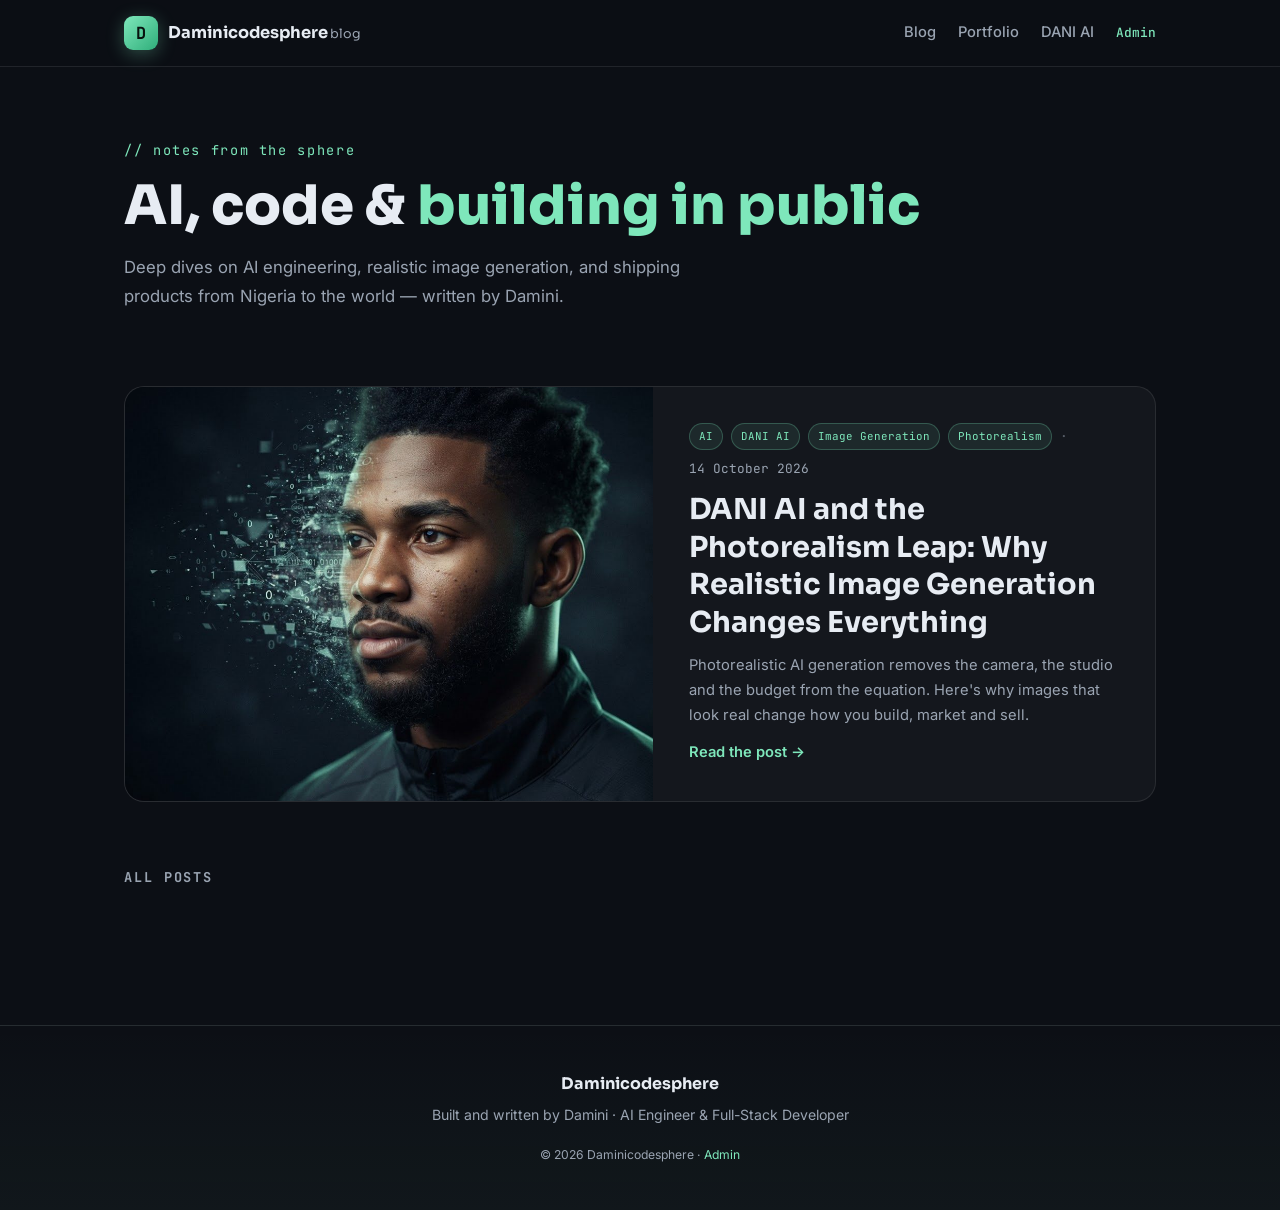
==== index.html @ 65a6ff4f "Daminicodesphere blog — static blog + GitHub-powered admin panel - blog home with featured post + gr" ====
<!DOCTYPE html>
<html lang="en">
<head>
  <meta charset="UTF-8" />
  <meta name="viewport" content="width=device-width, initial-scale=1.0" />
  <title>Daminicodesphere Blog — AI, code & building in public</title>
  <meta name="description" content="Damini writes about AI engineering, photorealistic image generation with DANI AI, and building software products from Nigeria to the world." />
  <meta property="og:title" content="Daminicodesphere Blog" />
  <meta property="og:description" content="AI, code and building in public — by Damini." />
  <meta property="og:type" content="website" />
  <meta name="theme-color" content="#0C0F15" />
  <link rel="icon" href="data:image/svg+xml,%3Csvg xmlns='http://www.w3.org/2000/svg' viewBox='0 0 64 64'%3E%3Crect width='64' height='64' rx='14' fill='%230C0F15'/%3E%3Ctext x='32' y='42' font-size='30' font-family='monospace' font-weight='bold' text-anchor='middle' fill='%237EE7BB'%3ED%3C/text%3E%3C/svg%3E" />
  <link rel="preconnect" href="https://fonts.googleapis.com" />
  <link rel="preconnect" href="https://fonts.gstatic.com" crossorigin />
  <link href="https://fonts.googleapis.com/css2?family=Sora:wght@600;700;800&family=Inter:wght@400;500;600&family=JetBrains+Mono:wght@400;500&display=swap" rel="stylesheet" />
  <link rel="stylesheet" href="css/style.css" />
</head>
<body>

  <header class="site-head">
    <div class="wrap head-inner">
      <a class="brand" href="./">
        <span class="brand-mark">D</span>
        <span>Daminicodesphere<em>blog</em></span>
      </a>
      <nav class="head-nav">
        <a href="./">Blog</a>
        <a href="https://daminicodesphere.org" target="_blank" rel="noopener">Portfolio</a>
        <a href="https://dani.daminicodesphere.org" target="_blank" rel="noopener">DANI AI</a>
        <a class="admin-link" href="admin.html">Admin</a>
      </nav>
    </div>
  </header>

  <main class="wrap">

    <section class="blog-hero">
      <p class="kicker">// notes from the sphere</p>
      <h1>AI, code &amp; <span class="accent">building in public</span></h1>
      <p class="hero-sub">Deep dives on AI engineering, realistic image generation, and shipping products from Nigeria to the world — written by Damini.</p>
    </section>

    <section id="featured" class="featured" hidden>
      <a class="featured-card" id="featuredCard" href="#">
        <div class="featured-cover" id="featuredCover"></div>
        <div class="featured-body">
          <p class="post-meta" id="featuredMeta"></p>
          <h2 id="featuredTitle"></h2>
          <p class="post-excerpt" id="featuredExcerpt"></p>
          <span class="read-more">Read the post →</span>
        </div>
      </a>
    </section>

    <section class="posts-section">
      <h2 class="section-label">All posts</h2>
      <div id="postGrid" class="post-grid">
        <div class="loading-skeleton">
          <div class="sk sk-card"></div><div class="sk sk-card"></div><div class="sk sk-card"></div>
        </div>
      </div>
      <p id="emptyState" class="empty-state" hidden>No posts yet — the first one is coming soon.</p>
    </section>

  </main>

  <footer class="site-foot">
    <div class="wrap">
      <p class="foot-brand">Daminicodesphere</p>
      <p class="foot-note">Built and written by Damini · AI Engineer &amp; Full-Stack Developer</p>
      <p class="foot-copy">© <span id="year">2026</span> Daminicodesphere · <a href="admin.html">Admin</a></p>
    </div>
  </footer>

  <script src="js/config.js"></script>
  <script src="js/blog.js"></script>
  <script>
    document.getElementById("year").textContent = new Date().getFullYear();

    fetch("posts/posts.json", { cache: "no-store" })
      .then(r => { if (!r.ok) throw new Error("no posts.json"); return r.json(); })
      .then(posts => {
        if (!posts.length) {
          document.getElementById("emptyState").hidden = false;
          document.querySelector(".loading-skeleton").remove();
          return;
        }

        // newest first
        posts.sort((a, b) => (b.date || "").localeCompare(a.date || ""));

        // featured = newest
        const f = posts[0];
        const fc = document.getElementById("featured");
        fc.hidden = false;
        const card = document.getElementById("featuredCard");
        card.href = "post.html?slug=" + encodeURIComponent(f.slug);
        document.getElementById("featuredCover").setAttribute("style", coverStyle(f));
        document.getElementById("featuredTitle").textContent = f.title;
        document.getElementById("featuredExcerpt").textContent = f.excerpt || "";
        document.getElementById("featuredMeta").innerHTML =
          (f.tags || []).map(t => '<span class="tag">' + esc(t) + "</span>").join("") +
          '<span class="dot">·</span><span>' + esc(fmtDate(f.date)) + "</span>";

        // grid = the rest
        const grid = document.getElementById("postGrid");
        grid.innerHTML = "";
        posts.slice(1).forEach(p => {
          const a = document.createElement("a");
          a.className = "post-card";
          a.href = "post.html?slug=" + encodeURIComponent(p.slug);
          a.innerHTML =
            '<div class="post-cover" style="' + coverStyle(p) + '"></div>' +
            '<div class="post-body">' +
              '<p class="post-meta"><span>' + esc(fmtDate(p.date)) + '</span></p>' +
              "<h3>" + esc(p.title) + "</h3>" +
              '<p class="post-excerpt">' + esc(p.excerpt || "") + "</p>" +
              '<p class="post-tags">' + (p.tags || []).map(t => '<span class="tag">' + esc(t) + "</span>").join("") + "</p>" +
            "</div>";
          grid.appendChild(a);
        });
      })
      .catch(() => {
        document.getElementById("emptyState").hidden = false;
        const sk = document.querySelector(".loading-skeleton");
        if (sk) sk.remove();
      });
  </script>
</body>
</html>
---- css/style.css ----
/* ============================
   DAMINICODESPHERE BLOG — CSS
   ============================ */

:root {
  --bg: #0C0F15;
  --bg-2: #10141c;
  --card: rgba(255, 255, 255, 0.035);
  --line: rgba(255, 255, 255, 0.09);
  --text: #E7ECF3;
  --muted: #9AA4B2;
  --accent: #7EE7BB;
  --accent-deep: #2fae7a;
  --danger: #ff6b6b;
  --font-head: "Sora", sans-serif;
  --font-body: "Inter", sans-serif;
  --font-mono: "JetBrains Mono", monospace;
}

* { margin: 0; padding: 0; box-sizing: border-box; }
html { scroll-behavior: smooth; }
html, body { overflow-x: clip; }

body {
  background: var(--bg);
  color: var(--text);
  font-family: var(--font-body);
  line-height: 1.7;
  -webkit-font-smoothing: antialiased;
}

::selection { background: var(--accent); color: #08120e; }
a { color: inherit; text-decoration: none; }
.wrap { max-width: 1080px; margin: 0 auto; padding: 0 24px; }

/* ---------- header ---------- */
.site-head {
  position: sticky; top: 0; z-index: 50;
  background: rgba(12, 15, 21, 0.78);
  backdrop-filter: blur(14px);
  border-bottom: 1px solid var(--line);
}
.head-inner {
  display: flex; align-items: center; justify-content: space-between;
  padding-top: 16px; padding-bottom: 16px;
}
.brand {
  display: inline-flex; align-items: center; gap: 10px;
  font-family: var(--font-head); font-weight: 700; font-size: 1.02rem;
}
.brand em {
  font-style: normal; color: var(--muted); font-weight: 400;
  font-size: .78em; margin-left: 2px;
}
.brand-mark {
  width: 34px; height: 34px; border-radius: 9px;
  display: inline-flex; align-items: center; justify-content: center;
  background: linear-gradient(135deg, #7EE7BB, #2fae7a);
  color: #08120e; font-family: var(--font-mono); font-weight: 700; font-size: 1.05rem;
  box-shadow: 0 4px 18px rgba(126, 231, 187, 0.3);
}
.head-nav { display: flex; gap: 22px; align-items: center; }
.head-nav a { color: var(--muted); font-size: .92rem; font-weight: 500; transition: color .2s; }
.head-nav a:hover { color: var(--text); }
.head-nav .admin-link { color: var(--accent); font-family: var(--font-mono); font-size: .8rem; }

/* ---------- hero ---------- */
.blog-hero { padding: 72px 0 30px; }
.kicker {
  font-family: var(--font-mono); color: var(--accent);
  font-size: .85rem; letter-spacing: .12em; margin-bottom: 14px;
}
.blog-hero h1 {
  font-family: var(--font-head); font-weight: 800;
  font-size: clamp(2rem, 5vw, 3.4rem); line-height: 1.12;
}
.accent { color: var(--accent); }
.hero-sub { color: var(--muted); max-width: 560px; margin-top: 16px; font-size: 1.05rem; }

/* ---------- featured ---------- */
.featured { margin-top: 46px; }
.featured-card {
  display: grid; grid-template-columns: 1.05fr 1fr;
  border-radius: 20px; overflow: hidden;
  border: 1px solid var(--line);
  background: var(--card);
  transition: transform .25s ease, border-color .25s ease, box-shadow .25s ease;
}
.featured-card:hover {
  transform: translateY(-4px);
  border-color: rgba(126, 231, 187, 0.4);
  box-shadow: 0 24px 60px rgba(0, 0, 0, 0.45);
}
.featured-cover {
  min-height: 300px;
  background-size: cover; background-position: center;
}
.featured-body { padding: 36px; display: flex; flex-direction: column; gap: 12px; }
.featured-body h2 {
  font-family: var(--font-head); font-size: clamp(1.3rem, 2.6vw, 1.8rem); line-height: 1.3;
}
.read-more { color: var(--accent); font-weight: 600; font-size: .92rem; margin-top: auto; }

/* ---------- posts grid ---------- */
.posts-section { padding: 64px 0 30px; }
.section-label {
  font-family: var(--font-mono); font-size: .85rem;
  color: var(--muted); letter-spacing: .14em; text-transform: uppercase;
  margin-bottom: 26px;
}
.post-grid { display: grid; grid-template-columns: repeat(3, 1fr); gap: 20px; }
.post-card {
  border-radius: 16px; overflow: hidden;
  background: var(--card); border: 1px solid var(--line);
  display: flex; flex-direction: column;
  transition: transform .25s ease, border-color .25s ease, box-shadow .25s ease;
}
.post-card:hover {
  transform: translateY(-5px);
  border-color: rgba(126, 231, 187, 0.35);
  box-shadow: 0 20px 50px rgba(0, 0, 0, 0.4);
}
.post-cover { height: 170px; background-size: cover; background-position: center; }
.post-body { padding: 22px; display: flex; flex-direction: column; gap: 10px; }
.post-body h3 { font-family: var(--font-head); font-size: 1.08rem; line-height: 1.35; }
.post-excerpt { color: var(--muted); font-size: .92rem; }
.post-meta {
  display: flex; align-items: center; gap: 8px; flex-wrap: wrap;
  color: var(--muted); font-size: .8rem; font-family: var(--font-mono);
}
.post-meta .dot { opacity: .5; }
.post-tags { display: flex; gap: 6px; flex-wrap: wrap; margin-top: auto; }
.tag {
  font-family: var(--font-mono); font-size: .68rem;
  color: var(--accent); background: rgba(126, 231, 187, 0.09);
  border: 1px solid rgba(126, 231, 187, 0.25);
  padding: 3px 9px; border-radius: 99px;
}

/* ---------- skeleton / empty ---------- */
.loading-skeleton { display: contents; }
.sk {
  background: linear-gradient(90deg, rgba(255,255,255,.04), rgba(255,255,255,.08), rgba(255,255,255,.04));
  background-size: 200% 100%; animation: sk-shine 1.4s linear infinite;
  border-radius: 16px; height: 320px;
}
@keyframes sk-shine { to { background-position: -200% 0; } }
.empty-state, .loading-inline { color: var(--muted); padding: 40px 0; }

/* ---------- article ---------- */
.back-link {
  display: inline-block; margin: 40px 0 10px;
  color: var(--muted); font-size: .9rem;
}
.back-link:hover { color: var(--accent); }
.article { max-width: 760px; margin: 0 auto; padding-bottom: 40px; }
.tags-row { margin-top: 28px; gap: 8px; }
.article-title {
  font-family: var(--font-head); font-weight: 800;
  font-size: clamp(1.7rem, 4.4vw, 2.7rem); line-height: 1.18;
  margin: 10px 0 14px;
}
.article-cover { margin: 28px 0; border-radius: 16px; overflow: hidden; border: 1px solid var(--line); }
.article-cover img { width: 100%; display: block; }
.article-body { margin-top: 26px; font-size: 1.03rem; }
.article-body p { margin: 18px 0; color: #d6dde6; }
.article-body h1, .article-body h2, .article-body h3, .article-body h4 {
  font-family: var(--font-head); margin: 34px 0 12px; line-height: 1.3;
}
.article-body h1 { font-size: 1.7rem; }
.article-body h2 { font-size: 1.4rem; }
.article-body h3 { font-size: 1.15rem; }
.article-body h4 { font-size: 1rem; }
.article-body a { color: var(--accent); text-decoration: underline; text-underline-offset: 3px; }
.article-body ul, .article-body ol { margin: 18px 0 18px 24px; display: grid; gap: 8px; color: #d6dde6; }
.article-body blockquote {
  border-left: 3px solid var(--accent);
  padding: 8px 0 8px 20px; margin: 24px 0;
  color: var(--muted); font-style: italic;
}
.article-body figure { margin: 24px 0; }
.article-body img { max-width: 100%; border-radius: 12px; }
.article-body hr { border: 0; border-top: 1px solid var(--line); margin: 34px 0; }
.inline-code {
  font-family: var(--font-mono); font-size: .86em;
  background: rgba(126, 231, 187, 0.1); color: var(--accent);
  padding: 2px 7px; border-radius: 6px;
}
.code-block {
  position: relative; margin: 22px 0;
  background: #090c12; border: 1px solid var(--line);
  border-radius: 12px; padding: 18px; overflow-x: auto;
}
.code-lang {
  font-family: var(--font-mono); font-size: .68rem; color: var(--muted);
  letter-spacing: .12em; text-transform: uppercase; margin-bottom: 10px;
}
.code-block code {
  font-family: var(--font-mono); font-size: .85rem; line-height: 1.6;
  color: #c9f5e3; white-space: pre;
}
.article-cta {
  margin-top: 44px; padding: 26px;
  border: 1px solid rgba(126, 231, 187, 0.3); border-radius: 16px;
  background: rgba(126, 231, 187, 0.05);
  display: flex; flex-direction: column; gap: 14px; align-items: flex-start;
}
.article-cta p { font-family: var(--font-head); font-weight: 600; }

/* ---------- buttons ---------- */
.btn-solid, .btn-ghost, .btn-danger {
  display: inline-flex; align-items: center; justify-content: center; gap: 8px;
  font-family: var(--font-body); font-weight: 600; font-size: .95rem;
  padding: 13px 24px; border-radius: 11px; cursor: pointer;
  border: 1px solid transparent; transition: all .2s ease;
}
.btn-sm { padding: 8px 14px; font-size: .84rem; border-radius: 9px; }
.btn-solid {
  background: linear-gradient(135deg, var(--accent), var(--accent-deep));
  color: #08120e; box-shadow: 0 6px 22px rgba(126, 231, 187, 0.25);
}
.btn-solid:hover { transform: translateY(-2px); box-shadow: 0 10px 30px rgba(126, 231, 187, 0.35); }
.btn-solid:disabled { opacity: .6; cursor: wait; transform: none; }
.btn-ghost { background: var(--card); border-color: var(--line); color: var(--text); }
.btn-ghost:hover { background: rgba(255,255,255,0.08); transform: translateY(-1px); }
.btn-danger { background: rgba(255, 107, 107, 0.12); border-color: rgba(255, 107, 107, 0.4); color: var(--danger); }
.btn-danger:hover { background: rgba(255, 107, 107, 0.2); }

/* ---------- footer ---------- */
.site-foot {
  margin-top: 80px; border-top: 1px solid var(--line);
  padding: 44px 0; text-align: center;
  background: linear-gradient(180deg, transparent, rgba(126, 231, 187, 0.04));
}
.foot-brand { font-family: var(--font-head); font-weight: 700; }
.foot-note { color: var(--muted); font-size: .88rem; margin-top: 6px; }
.foot-copy { color: var(--muted); font-size: .76rem; margin-top: 18px; }
.foot-copy a { color: var(--accent); }

/* ============ ADMIN ============ */
.gate { display: flex; justify-content: center; padding: 90px 0; }
.gate-card, .token-card {
  width: min(460px, 100%);
  background: var(--card); border: 1px solid var(--line);
  border-radius: 18px; padding: 36px;
}
.gate-card h1 { font-family: var(--font-head); font-size: 1.5rem; margin-bottom: 8px; }
.gate-card p, .token-card p { color: var(--muted); font-size: .92rem; margin-bottom: 18px; }
.gate-hint { font-size: .78rem !important; color: var(--muted); margin-top: 16px !important; }
.gate-hint code { font-family: var(--font-mono); color: var(--accent); }

.gate-card input, .token-card input, .editor-fields input, .editor-fields textarea {
  width: 100%; padding: 12px 14px; margin-bottom: 14px;
  background: #090c12; border: 1px solid var(--line); border-radius: 10px;
  color: var(--text); font-family: var(--font-body); font-size: .95rem;
  transition: border-color .2s;
}
.gate-card input:focus, .token-card input:focus, .editor-fields input:focus, .editor-fields textarea:focus {
  outline: none; border-color: rgba(126, 231, 187, 0.5);
}

.token-setup { display: flex; justify-content: center; padding: 60px 0; }
.token-note {
  font-size: .8rem !important;
  border-left: 3px solid var(--accent); padding-left: 14px;
}
.token-actions { display: flex; align-items: center; gap: 14px; }
.token-actions .btn-solid { margin-bottom: 14px; }
.token-status { font-size: .85rem; color: var(--accent); }

.manager-head {
  display: flex; justify-content: space-between; align-items: center;
  padding: 40px 0 20px;
}
.manager-head h1 { font-family: var(--font-head); font-size: 1.7rem; }
.post-list { display: grid; gap: 12px; padding-bottom: 60px; }
.post-row {
  display: flex; justify-content: space-between; align-items: center; gap: 14px;
  background: var(--card); border: 1px solid var(--line);
  border-radius: 13px; padding: 16px 20px;
}
.post-row strong { display: block; font-family: var(--font-head); font-size: .98rem; }
.post-row span { color: var(--muted); font-size: .8rem; font-family: var(--font-mono); }
.row-actions { display: flex; gap: 8px; flex-shrink: 0; }

.editor-head {
  display: flex; justify-content: space-between; align-items: center;
  padding: 30px 0 20px; gap: 12px; flex-wrap: wrap;
}
.editor-actions { display: flex; gap: 10px; }

.editor-grid { display: grid; grid-template-columns: 1.2fr .8fr; gap: 26px; padding-bottom: 60px; }
.editor-fields label { display: block; font-size: .82rem; font-weight: 600; color: var(--muted); margin-bottom: 14px; }
.editor-fields label em { font-style: normal; opacity: .6; font-weight: 400; }
.field-row { display: grid; grid-template-columns: 1fr 1fr; gap: 14px; }

.md-toolbar {
  display: flex; gap: 6px; flex-wrap: wrap;
  margin-bottom: 10px;
}
.md-toolbar button {
  background: var(--card); border: 1px solid var(--line);
  color: var(--muted); border-radius: 8px;
  min-width: 34px; height: 32px; padding: 0 8px;
  font-family: var(--font-mono); font-size: .78rem; cursor: pointer;
  transition: all .15s;
}
.md-toolbar button:hover { color: var(--accent); border-color: rgba(126, 231, 187, 0.4); }

.editor-preview { position: sticky; top: 90px; align-self: start; }
.preview-label {
  font-family: var(--font-mono); font-size: .72rem; color: var(--muted);
  letter-spacing: .14em; text-transform: uppercase; margin-bottom: 10px;
}
.preview-pane {
  background: var(--card); border: 1px solid var(--line);
  border-radius: 14px; padding: 24px; min-height: 300px; max-height: 70vh;
  overflow-y: auto;
}
.preview-pane.fullscreen {
  position: fixed; inset: 20px; z-index: 200; max-height: none;
  overflow-y: auto;
}

/* toast */
.toast {
  position: fixed; left: 50%; bottom: 28px; z-index: 300;
  transform: translate(-50%, 90px);
  background: linear-gradient(135deg, var(--accent), var(--accent-deep));
  color: #08120e; font-weight: 700; font-size: .9rem;
  padding: 12px 22px; border-radius: 12px;
  box-shadow: 0 14px 40px rgba(126, 231, 187, 0.35);
  opacity: 0; pointer-events: none;
  transition: transform .35s cubic-bezier(.2,.9,.3,1.3), opacity .3s;
}
.toast.show { transform: translate(-50%, 0); opacity: 1; }
.toast.bad { background: linear-gradient(135deg, #ff8a8a, #e05555); color: #2a0808; }

/* ---------- responsive ---------- */
@media (max-width: 900px) {
  .post-grid { grid-template-columns: repeat(2, 1fr); }
  .editor-grid { grid-template-columns: 1fr; }
  .editor-preview { position: static; }
  .featured-card { grid-template-columns: 1fr; }
  .featured-cover { min-height: 220px; }
}
@media (max-width: 620px) {
  .head-nav a:not(.admin-link) { display: none; }
  .post-grid { grid-template-columns: 1fr; }
  .post-row { flex-direction: column; align-items: flex-start; }
  .field-row { grid-template-columns: 1fr; }
}
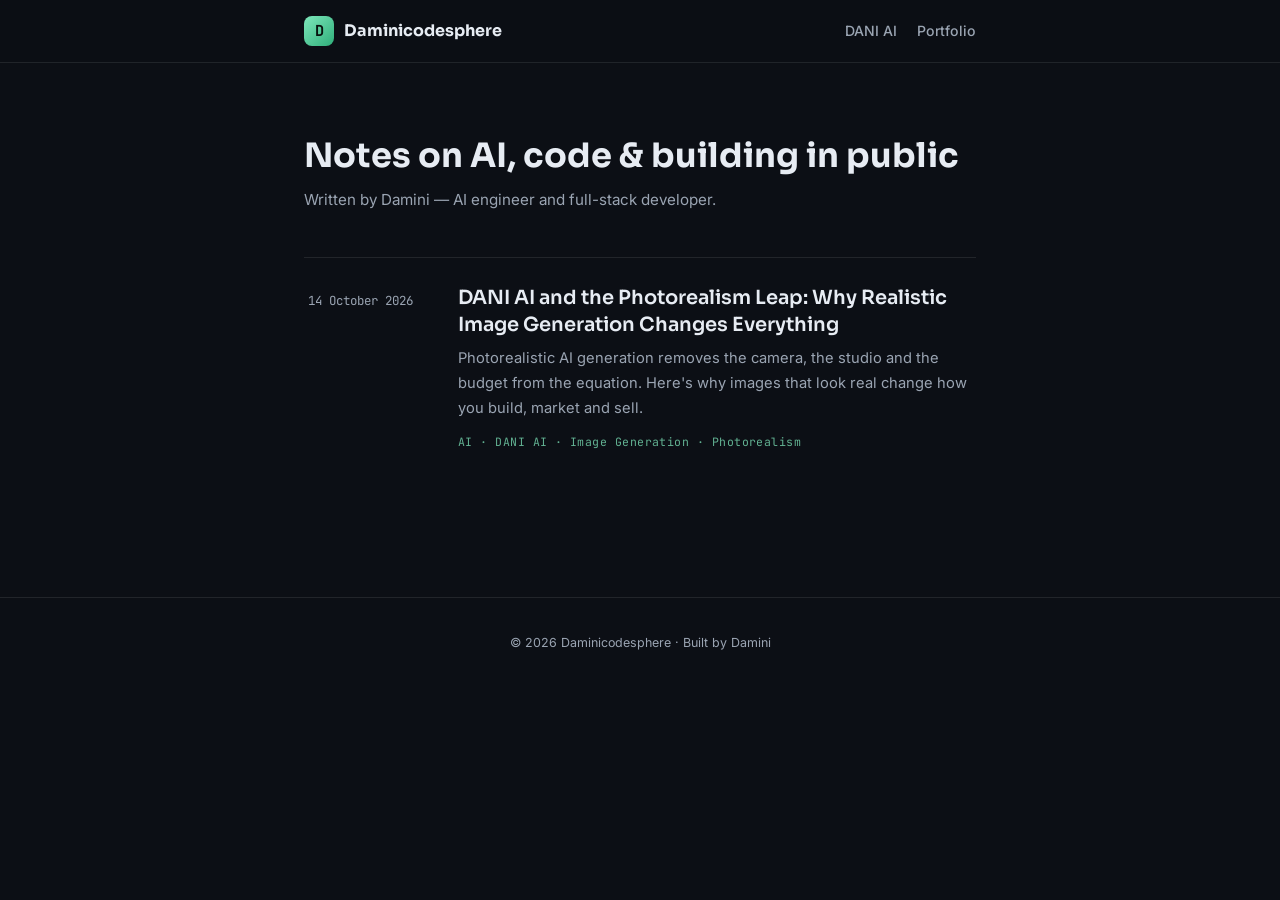
==== commit 1d7b407f: "Write-up blog redesign + hidden admin at /admin + vercel.json - homepage is a proper editorial list " ====
--- a/index.html
+++ b/index.html
@@ -3,10 +3,10 @@
 <head>
   <meta charset="UTF-8" />
   <meta name="viewport" content="width=device-width, initial-scale=1.0" />
-  <title>Daminicodesphere Blog — AI, code & building in public</title>
-  <meta name="description" content="Damini writes about AI engineering, photorealistic image generation with DANI AI, and building software products from Nigeria to the world." />
-  <meta property="og:title" content="Daminicodesphere Blog" />
-  <meta property="og:description" content="AI, code and building in public — by Damini." />
+  <title>Daminicodesphere — Blog</title>
+  <meta name="description" content="Notes on AI, code and building in public — written by Damini, AI engineer and full-stack developer." />
+  <meta property="og:title" content="Daminicodesphere — Blog" />
+  <meta property="og:description" content="Notes on AI, code and building in public — by Damini." />
   <meta property="og:type" content="website" />
   <meta name="theme-color" content="#0C0F15" />
   <link rel="icon" href="data:image/svg+xml,%3Csvg xmlns='http://www.w3.org/2000/svg' viewBox='0 0 64 64'%3E%3Crect width='64' height='64' rx='14' fill='%230C0F15'/%3E%3Ctext x='32' y='42' font-size='30' font-family='monospace' font-weight='bold' text-anchor='middle' fill='%237EE7BB'%3ED%3C/text%3E%3C/svg%3E" />
@@ -21,109 +21,70 @@
     <div class="wrap head-inner">
       <a class="brand" href="./">
         <span class="brand-mark">D</span>
-        <span>Daminicodesphere<em>blog</em></span>
+        <span>Daminicodesphere</span>
       </a>
       <nav class="head-nav">
-        <a href="./">Blog</a>
+        <a href="https://dani.daminicodesphere.org" target="_blank" rel="noopener">DANI AI</a>
         <a href="https://daminicodesphere.org" target="_blank" rel="noopener">Portfolio</a>
-        <a href="https://dani.daminicodesphere.org" target="_blank" rel="noopener">DANI AI</a>
-        <a class="admin-link" href="admin.html">Admin</a>
       </nav>
     </div>
   </header>
 
   <main class="wrap">
 
-    <section class="blog-hero">
-      <p class="kicker">// notes from the sphere</p>
-      <h1>AI, code &amp; <span class="accent">building in public</span></h1>
-      <p class="hero-sub">Deep dives on AI engineering, realistic image generation, and shipping products from Nigeria to the world — written by Damini.</p>
+    <section class="blog-intro">
+      <h1>Notes on AI, code &amp; building in public</h1>
+      <p>Written by Damini — AI engineer and full-stack developer.</p>
     </section>
 
-    <section id="featured" class="featured" hidden>
-      <a class="featured-card" id="featuredCard" href="#">
-        <div class="featured-cover" id="featuredCover"></div>
-        <div class="featured-body">
-          <p class="post-meta" id="featuredMeta"></p>
-          <h2 id="featuredTitle"></h2>
-          <p class="post-excerpt" id="featuredExcerpt"></p>
-          <span class="read-more">Read the post →</span>
-        </div>
-      </a>
-    </section>
-
-    <section class="posts-section">
-      <h2 class="section-label">All posts</h2>
-      <div id="postGrid" class="post-grid">
-        <div class="loading-skeleton">
-          <div class="sk sk-card"></div><div class="sk sk-card"></div><div class="sk sk-card"></div>
-        </div>
+    <section class="post-list">
+      <div id="postList">
+        <p class="loading-inline">Loading…</p>
       </div>
-      <p id="emptyState" class="empty-state" hidden>No posts yet — the first one is coming soon.</p>
+      <p id="emptyState" class="empty-state" hidden>Nothing published yet.</p>
     </section>
 
   </main>
 
   <footer class="site-foot">
     <div class="wrap">
-      <p class="foot-brand">Daminicodesphere</p>
-      <p class="foot-note">Built and written by Damini · AI Engineer &amp; Full-Stack Developer</p>
-      <p class="foot-copy">© <span id="year">2026</span> Daminicodesphere · <a href="admin.html">Admin</a></p>
+      <p class="foot-copy">© <span id="year">2026</span> Daminicodesphere · Built by Damini</p>
     </div>
   </footer>
 
-  <script src="js/config.js"></script>
   <script src="js/blog.js"></script>
   <script>
     document.getElementById("year").textContent = new Date().getFullYear();
 
     fetch("posts/posts.json", { cache: "no-store" })
-      .then(r => { if (!r.ok) throw new Error("no posts.json"); return r.json(); })
+      .then(r => { if (!r.ok) throw new Error(); return r.json(); })
       .then(posts => {
+        const list = document.getElementById("postList");
+        list.innerHTML = "";
         if (!posts.length) {
           document.getElementById("emptyState").hidden = false;
-          document.querySelector(".loading-skeleton").remove();
           return;
         }
-
-        // newest first
         posts.sort((a, b) => (b.date || "").localeCompare(a.date || ""));
-
-        // featured = newest
-        const f = posts[0];
-        const fc = document.getElementById("featured");
-        fc.hidden = false;
-        const card = document.getElementById("featuredCard");
-        card.href = "post.html?slug=" + encodeURIComponent(f.slug);
-        document.getElementById("featuredCover").setAttribute("style", coverStyle(f));
-        document.getElementById("featuredTitle").textContent = f.title;
-        document.getElementById("featuredExcerpt").textContent = f.excerpt || "";
-        document.getElementById("featuredMeta").innerHTML =
-          (f.tags || []).map(t => '<span class="tag">' + esc(t) + "</span>").join("") +
-          '<span class="dot">·</span><span>' + esc(fmtDate(f.date)) + "</span>";
-
-        // grid = the rest
-        const grid = document.getElementById("postGrid");
-        grid.innerHTML = "";
-        posts.slice(1).forEach(p => {
+        posts.forEach(p => {
           const a = document.createElement("a");
-          a.className = "post-card";
+          a.className = "post-row";
           a.href = "post.html?slug=" + encodeURIComponent(p.slug);
           a.innerHTML =
-            '<div class="post-cover" style="' + coverStyle(p) + '"></div>' +
-            '<div class="post-body">' +
-              '<p class="post-meta"><span>' + esc(fmtDate(p.date)) + '</span></p>' +
-              "<h3>" + esc(p.title) + "</h3>" +
-              '<p class="post-excerpt">' + esc(p.excerpt || "") + "</p>" +
-              '<p class="post-tags">' + (p.tags || []).map(t => '<span class="tag">' + esc(t) + "</span>").join("") + "</p>" +
+            "<time>" + esc(fmtDate(p.date)) + "</time>" +
+            "<div class='row-main'>" +
+              "<h2>" + esc(p.title) + "</h2>" +
+              (p.excerpt ? "<p class='row-excerpt'>" + esc(p.excerpt) + "</p>" : "") +
+              ((p.tags || []).length
+                ? "<p class='row-tags'>" + (p.tags || []).map(t => esc(t)).join(" · ") + "</p>"
+                : "") +
             "</div>";
-          grid.appendChild(a);
+          list.appendChild(a);
         });
       })
       .catch(() => {
+        document.getElementById("postList").innerHTML = "";
         document.getElementById("emptyState").hidden = false;
-        const sk = document.querySelector(".loading-skeleton");
-        if (sk) sk.remove();
       });
   </script>
 </body>
--- a/css/style.css
+++ b/css/style.css
@@ -1,10 +1,10 @@
 /* ============================
    DAMINICODESPHERE BLOG — CSS
+   write-up style, editorial
    ============================ */
 
 :root {
   --bg: #0C0F15;
-  --bg-2: #10141c;
   --card: rgba(255, 255, 255, 0.035);
   --line: rgba(255, 255, 255, 0.09);
   --text: #E7ECF3;
@@ -31,12 +31,12 @@
 
 ::selection { background: var(--accent); color: #08120e; }
 a { color: inherit; text-decoration: none; }
-.wrap { max-width: 1080px; margin: 0 auto; padding: 0 24px; }
+.wrap { max-width: 720px; margin: 0 auto; padding: 0 24px; }
 
 /* ---------- header ---------- */
 .site-head {
   position: sticky; top: 0; z-index: 50;
-  background: rgba(12, 15, 21, 0.78);
+  background: rgba(12, 15, 21, 0.82);
   backdrop-filter: blur(14px);
   border-bottom: 1px solid var(--line);
 }
@@ -46,106 +46,51 @@
 }
 .brand {
   display: inline-flex; align-items: center; gap: 10px;
-  font-family: var(--font-head); font-weight: 700; font-size: 1.02rem;
-}
-.brand em {
-  font-style: normal; color: var(--muted); font-weight: 400;
-  font-size: .78em; margin-left: 2px;
+  font-family: var(--font-head); font-weight: 700; font-size: 1rem;
 }
 .brand-mark {
-  width: 34px; height: 34px; border-radius: 9px;
+  width: 30px; height: 30px; border-radius: 8px;
   display: inline-flex; align-items: center; justify-content: center;
   background: linear-gradient(135deg, #7EE7BB, #2fae7a);
-  color: #08120e; font-family: var(--font-mono); font-weight: 700; font-size: 1.05rem;
-  box-shadow: 0 4px 18px rgba(126, 231, 187, 0.3);
-}
-.head-nav { display: flex; gap: 22px; align-items: center; }
-.head-nav a { color: var(--muted); font-size: .92rem; font-weight: 500; transition: color .2s; }
+  color: #08120e; font-family: var(--font-mono); font-weight: 700; font-size: .95rem;
+}
+.head-nav { display: flex; gap: 20px; align-items: center; }
+.head-nav a { color: var(--muted); font-size: .88rem; font-weight: 500; transition: color .2s; }
 .head-nav a:hover { color: var(--text); }
-.head-nav .admin-link { color: var(--accent); font-family: var(--font-mono); font-size: .8rem; }
-
-/* ---------- hero ---------- */
-.blog-hero { padding: 72px 0 30px; }
-.kicker {
-  font-family: var(--font-mono); color: var(--accent);
-  font-size: .85rem; letter-spacing: .12em; margin-bottom: 14px;
-}
-.blog-hero h1 {
-  font-family: var(--font-head); font-weight: 800;
-  font-size: clamp(2rem, 5vw, 3.4rem); line-height: 1.12;
-}
-.accent { color: var(--accent); }
-.hero-sub { color: var(--muted); max-width: 560px; margin-top: 16px; font-size: 1.05rem; }
-
-/* ---------- featured ---------- */
-.featured { margin-top: 46px; }
-.featured-card {
-  display: grid; grid-template-columns: 1.05fr 1fr;
-  border-radius: 20px; overflow: hidden;
-  border: 1px solid var(--line);
-  background: var(--card);
-  transition: transform .25s ease, border-color .25s ease, box-shadow .25s ease;
-}
-.featured-card:hover {
-  transform: translateY(-4px);
-  border-color: rgba(126, 231, 187, 0.4);
-  box-shadow: 0 24px 60px rgba(0, 0, 0, 0.45);
-}
-.featured-cover {
-  min-height: 300px;
-  background-size: cover; background-position: center;
-}
-.featured-body { padding: 36px; display: flex; flex-direction: column; gap: 12px; }
-.featured-body h2 {
-  font-family: var(--font-head); font-size: clamp(1.3rem, 2.6vw, 1.8rem); line-height: 1.3;
-}
-.read-more { color: var(--accent); font-weight: 600; font-size: .92rem; margin-top: auto; }
-
-/* ---------- posts grid ---------- */
-.posts-section { padding: 64px 0 30px; }
-.section-label {
-  font-family: var(--font-mono); font-size: .85rem;
-  color: var(--muted); letter-spacing: .14em; text-transform: uppercase;
-  margin-bottom: 26px;
-}
-.post-grid { display: grid; grid-template-columns: repeat(3, 1fr); gap: 20px; }
-.post-card {
-  border-radius: 16px; overflow: hidden;
-  background: var(--card); border: 1px solid var(--line);
-  display: flex; flex-direction: column;
-  transition: transform .25s ease, border-color .25s ease, box-shadow .25s ease;
-}
-.post-card:hover {
-  transform: translateY(-5px);
-  border-color: rgba(126, 231, 187, 0.35);
-  box-shadow: 0 20px 50px rgba(0, 0, 0, 0.4);
-}
-.post-cover { height: 170px; background-size: cover; background-position: center; }
-.post-body { padding: 22px; display: flex; flex-direction: column; gap: 10px; }
-.post-body h3 { font-family: var(--font-head); font-size: 1.08rem; line-height: 1.35; }
-.post-excerpt { color: var(--muted); font-size: .92rem; }
-.post-meta {
-  display: flex; align-items: center; gap: 8px; flex-wrap: wrap;
-  color: var(--muted); font-size: .8rem; font-family: var(--font-mono);
-}
-.post-meta .dot { opacity: .5; }
-.post-tags { display: flex; gap: 6px; flex-wrap: wrap; margin-top: auto; }
-.tag {
-  font-family: var(--font-mono); font-size: .68rem;
-  color: var(--accent); background: rgba(126, 231, 187, 0.09);
-  border: 1px solid rgba(126, 231, 187, 0.25);
-  padding: 3px 9px; border-radius: 99px;
-}
-
-/* ---------- skeleton / empty ---------- */
-.loading-skeleton { display: contents; }
-.sk {
-  background: linear-gradient(90deg, rgba(255,255,255,.04), rgba(255,255,255,.08), rgba(255,255,255,.04));
-  background-size: 200% 100%; animation: sk-shine 1.4s linear infinite;
-  border-radius: 16px; height: 320px;
-}
-@keyframes sk-shine { to { background-position: -200% 0; } }
-.empty-state, .loading-inline { color: var(--muted); padding: 40px 0; }
+
+/* ---------- intro ---------- */
+.blog-intro { padding: 72px 0 44px; }
+.blog-intro h1 {
+  font-family: var(--font-head); font-weight: 700;
+  font-size: clamp(1.5rem, 3.6vw, 2.1rem); line-height: 1.25;
+}
+.blog-intro p { color: var(--muted); margin-top: 10px; font-size: .95rem; }
+
+/* ---------- post list (write-up style) ---------- */
+.post-list { padding-bottom: 90px; }
+.post-row {
+  display: grid; grid-template-columns: 130px 1fr; gap: 20px;
+  padding: 26px 4px;
+  border-top: 1px solid var(--line);
+  transition: background .2s ease;
+}
+.post-row:hover { background: rgba(255, 255, 255, 0.025); }
+.post-row time {
+  font-family: var(--font-mono); font-size: .78rem; color: var(--muted);
+  padding-top: 6px;
+}
+.row-main h2 {
+  font-family: var(--font-head); font-weight: 600;
+  font-size: 1.22rem; line-height: 1.4;
+  transition: color .2s ease;
+}
+.post-row:hover .row-main h2 { color: var(--accent); }
+.row-excerpt { color: var(--muted); font-size: .92rem; margin-top: 8px; }
+.row-tags {
+  font-family: var(--font-mono); font-size: .72rem; color: var(--accent);
+  opacity: .75; margin-top: 10px; letter-spacing: .04em;
+}
+.empty-state, .loading-inline { color: var(--muted); padding: 34px 0; }
 
 /* ---------- article ---------- */
 .back-link {
@@ -153,16 +98,16 @@
   color: var(--muted); font-size: .9rem;
 }
 .back-link:hover { color: var(--accent); }
-.article { max-width: 760px; margin: 0 auto; padding-bottom: 40px; }
-.tags-row { margin-top: 28px; gap: 8px; }
+.article { padding-bottom: 40px; }
+.tags-row { margin-top: 32px; gap: 8px; }
 .article-title {
   font-family: var(--font-head); font-weight: 800;
-  font-size: clamp(1.7rem, 4.4vw, 2.7rem); line-height: 1.18;
+  font-size: clamp(1.7rem, 4.4vw, 2.5rem); line-height: 1.18;
   margin: 10px 0 14px;
 }
-.article-cover { margin: 28px 0; border-radius: 16px; overflow: hidden; border: 1px solid var(--line); }
+.article-cover { margin: 28px 0; border-radius: 14px; overflow: hidden; border: 1px solid var(--line); }
 .article-cover img { width: 100%; display: block; }
-.article-body { margin-top: 26px; font-size: 1.03rem; }
+.article-body { margin-top: 26px; font-size: 1.02rem; }
 .article-body p { margin: 18px 0; color: #d6dde6; }
 .article-body h1, .article-body h2, .article-body h3, .article-body h4 {
   font-family: var(--font-head); margin: 34px 0 12px; line-height: 1.3;
@@ -200,12 +145,23 @@
   color: #c9f5e3; white-space: pre;
 }
 .article-cta {
-  margin-top: 44px; padding: 26px;
-  border: 1px solid rgba(126, 231, 187, 0.3); border-radius: 16px;
+  margin-top: 44px; padding: 24px;
+  border: 1px solid rgba(126, 231, 187, 0.3); border-radius: 14px;
   background: rgba(126, 231, 187, 0.05);
   display: flex; flex-direction: column; gap: 14px; align-items: flex-start;
 }
 .article-cta p { font-family: var(--font-head); font-weight: 600; }
+.post-meta {
+  display: flex; align-items: center; gap: 8px; flex-wrap: wrap;
+  color: var(--muted); font-size: .8rem; font-family: var(--font-mono);
+}
+.post-meta .dot { opacity: .5; }
+.tag {
+  font-family: var(--font-mono); font-size: .68rem;
+  color: var(--accent); background: rgba(126, 231, 187, 0.09);
+  border: 1px solid rgba(126, 231, 187, 0.25);
+  padding: 3px 9px; border-radius: 99px;
+}
 
 /* ---------- buttons ---------- */
 .btn-solid, .btn-ghost, .btn-danger {
@@ -228,16 +184,16 @@
 
 /* ---------- footer ---------- */
 .site-foot {
-  margin-top: 80px; border-top: 1px solid var(--line);
-  padding: 44px 0; text-align: center;
-  background: linear-gradient(180deg, transparent, rgba(126, 231, 187, 0.04));
-}
+  margin-top: 30px; border-top: 1px solid var(--line);
+  padding: 34px 0;
+}
+.foot-copy { color: var(--muted); font-size: .78rem; text-align: center; }
+.foot-copy a { color: var(--accent); }
 .foot-brand { font-family: var(--font-head); font-weight: 700; }
 .foot-note { color: var(--muted); font-size: .88rem; margin-top: 6px; }
-.foot-copy { color: var(--muted); font-size: .76rem; margin-top: 18px; }
-.foot-copy a { color: var(--accent); }
-
-/* ============ ADMIN ============ */
+
+/* ============ ADMIN (private, /admin) ============ */
+.admin-body .wrap { max-width: 980px; }
 .gate { display: flex; justify-content: center; padding: 90px 0; }
 .gate-card, .token-card {
   width: min(460px, 100%);
@@ -273,14 +229,14 @@
   padding: 40px 0 20px;
 }
 .manager-head h1 { font-family: var(--font-head); font-size: 1.7rem; }
-.post-list { display: grid; gap: 12px; padding-bottom: 60px; }
-.post-row {
+.post-list-admin { display: grid; gap: 12px; padding-bottom: 60px; }
+.post-row-admin {
   display: flex; justify-content: space-between; align-items: center; gap: 14px;
   background: var(--card); border: 1px solid var(--line);
   border-radius: 13px; padding: 16px 20px;
 }
-.post-row strong { display: block; font-family: var(--font-head); font-size: .98rem; }
-.post-row span { color: var(--muted); font-size: .8rem; font-family: var(--font-mono); }
+.post-row-admin strong { display: block; font-family: var(--font-head); font-size: .98rem; }
+.post-row-admin span { color: var(--muted); font-size: .8rem; font-family: var(--font-mono); }
 .row-actions { display: flex; gap: 8px; flex-shrink: 0; }
 
 .editor-head {
@@ -294,10 +250,7 @@
 .editor-fields label em { font-style: normal; opacity: .6; font-weight: 400; }
 .field-row { display: grid; grid-template-columns: 1fr 1fr; gap: 14px; }
 
-.md-toolbar {
-  display: flex; gap: 6px; flex-wrap: wrap;
-  margin-bottom: 10px;
-}
+.md-toolbar { display: flex; gap: 6px; flex-wrap: wrap; margin-bottom: 10px; }
 .md-toolbar button {
   background: var(--card); border: 1px solid var(--line);
   color: var(--muted); border-radius: 8px;
@@ -317,12 +270,8 @@
   border-radius: 14px; padding: 24px; min-height: 300px; max-height: 70vh;
   overflow-y: auto;
 }
-.preview-pane.fullscreen {
-  position: fixed; inset: 20px; z-index: 200; max-height: none;
-  overflow-y: auto;
-}
-
-/* toast */
+.preview-pane.fullscreen { position: fixed; inset: 20px; z-index: 200; max-height: none; }
+
 .toast {
   position: fixed; left: 50%; bottom: 28px; z-index: 300;
   transform: translate(-50%, 90px);
@@ -337,16 +286,13 @@
 .toast.bad { background: linear-gradient(135deg, #ff8a8a, #e05555); color: #2a0808; }
 
 /* ---------- responsive ---------- */
-@media (max-width: 900px) {
-  .post-grid { grid-template-columns: repeat(2, 1fr); }
+@media (max-width: 620px) {
+  .post-row { grid-template-columns: 1fr; gap: 6px; padding: 22px 4px; }
+  .post-row time { padding-top: 0; }
+  .head-nav a { font-size: .82rem; }
+  .head-nav { gap: 14px; }
   .editor-grid { grid-template-columns: 1fr; }
   .editor-preview { position: static; }
-  .featured-card { grid-template-columns: 1fr; }
-  .featured-cover { min-height: 220px; }
-}
-@media (max-width: 620px) {
-  .head-nav a:not(.admin-link) { display: none; }
-  .post-grid { grid-template-columns: 1fr; }
-  .post-row { flex-direction: column; align-items: flex-start; }
+  .post-row-admin { flex-direction: column; align-items: flex-start; }
   .field-row { grid-template-columns: 1fr; }
 }
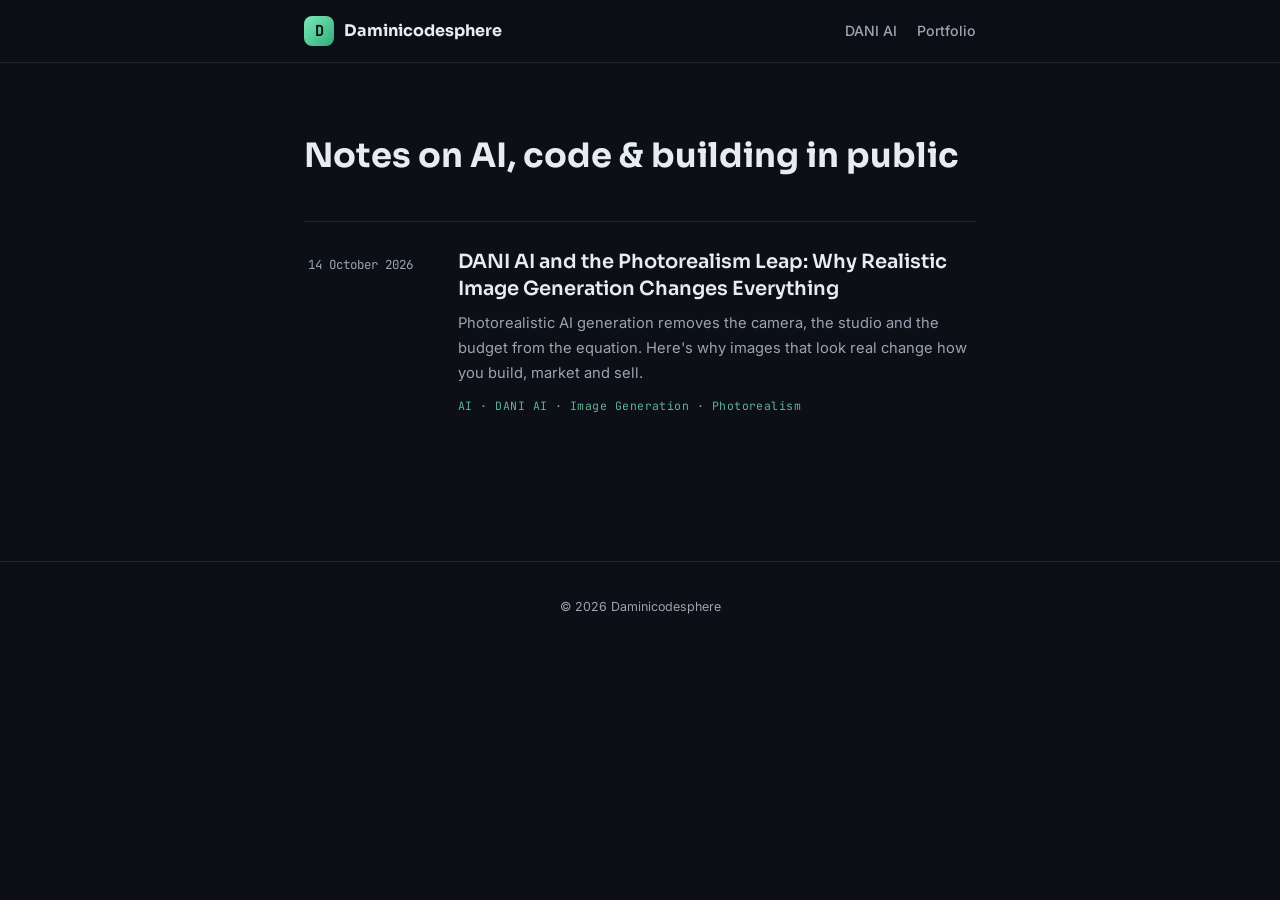
==== commit d2efa997: "De-personalize blog: masked-dev company voice, no em dashes - remove all 'written by Damini' bylines" ====
--- a/index.html
+++ b/index.html
@@ -3,10 +3,10 @@
 <head>
   <meta charset="UTF-8" />
   <meta name="viewport" content="width=device-width, initial-scale=1.0" />
-  <title>Daminicodesphere — Blog</title>
-  <meta name="description" content="Notes on AI, code and building in public — written by Damini, AI engineer and full-stack developer." />
-  <meta property="og:title" content="Daminicodesphere — Blog" />
-  <meta property="og:description" content="Notes on AI, code and building in public — by Damini." />
+  <title>Daminicodesphere Blog</title>
+  <meta name="description" content="Notes on AI, code and building in public from Daminicodesphere." />
+  <meta property="og:title" content="Daminicodesphere Blog" />
+  <meta property="og:description" content="Notes on AI, code and building in public from Daminicodesphere." />
   <meta property="og:type" content="website" />
   <meta name="theme-color" content="#0C0F15" />
   <link rel="icon" href="data:image/svg+xml,%3Csvg xmlns='http://www.w3.org/2000/svg' viewBox='0 0 64 64'%3E%3Crect width='64' height='64' rx='14' fill='%230C0F15'/%3E%3Ctext x='32' y='42' font-size='30' font-family='monospace' font-weight='bold' text-anchor='middle' fill='%237EE7BB'%3ED%3C/text%3E%3C/svg%3E" />
@@ -34,7 +34,6 @@
 
     <section class="blog-intro">
       <h1>Notes on AI, code &amp; building in public</h1>
-      <p>Written by Damini — AI engineer and full-stack developer.</p>
     </section>
 
     <section class="post-list">
@@ -48,7 +47,7 @@
 
   <footer class="site-foot">
     <div class="wrap">
-      <p class="foot-copy">© <span id="year">2026</span> Daminicodesphere · Built by Damini</p>
+      <p class="foot-copy">© <span id="year">2026</span> Daminicodesphere</p>
     </div>
   </footer>
 
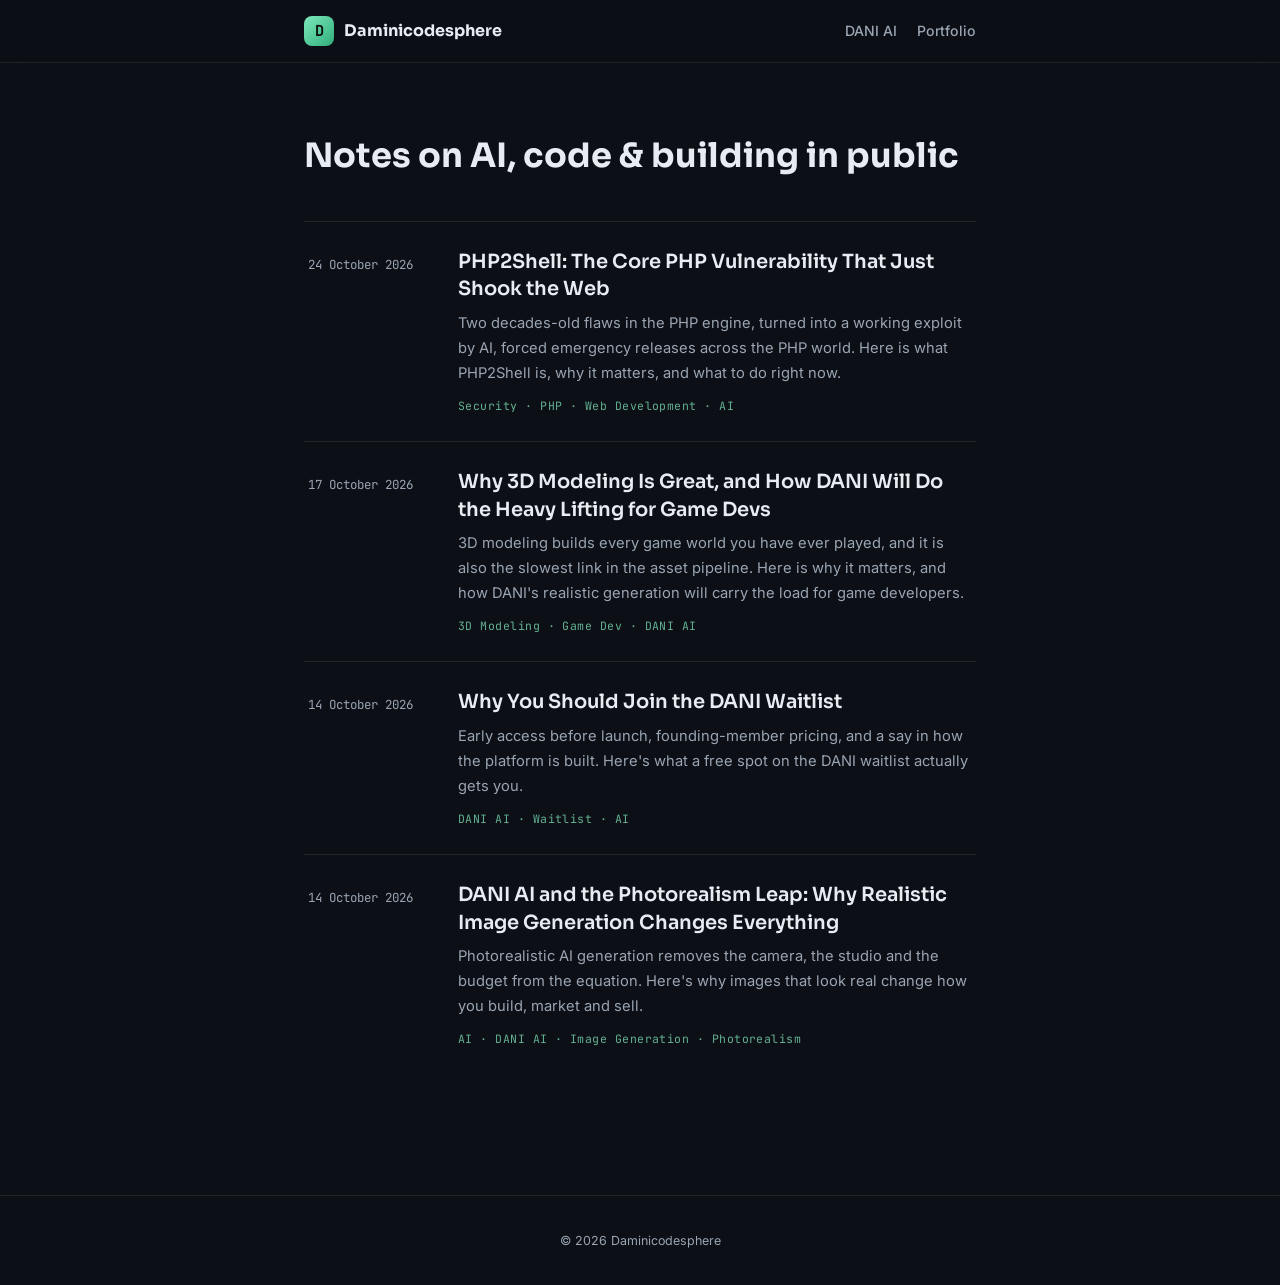
==== commit 5e59d3f4: "Fix clean post URLs and add PHP2Shell post" ====
--- a/index.html
+++ b/index.html
@@ -68,7 +68,7 @@
         posts.forEach(p => {
           const a = document.createElement("a");
           a.className = "post-row";
-          a.href = "post.html?slug=" + encodeURIComponent(p.slug);
+          a.href = "post/" + encodeURIComponent(p.slug);
           a.innerHTML =
             "<time>" + esc(fmtDate(p.date)) + "</time>" +
             "<div class='row-main'>" +
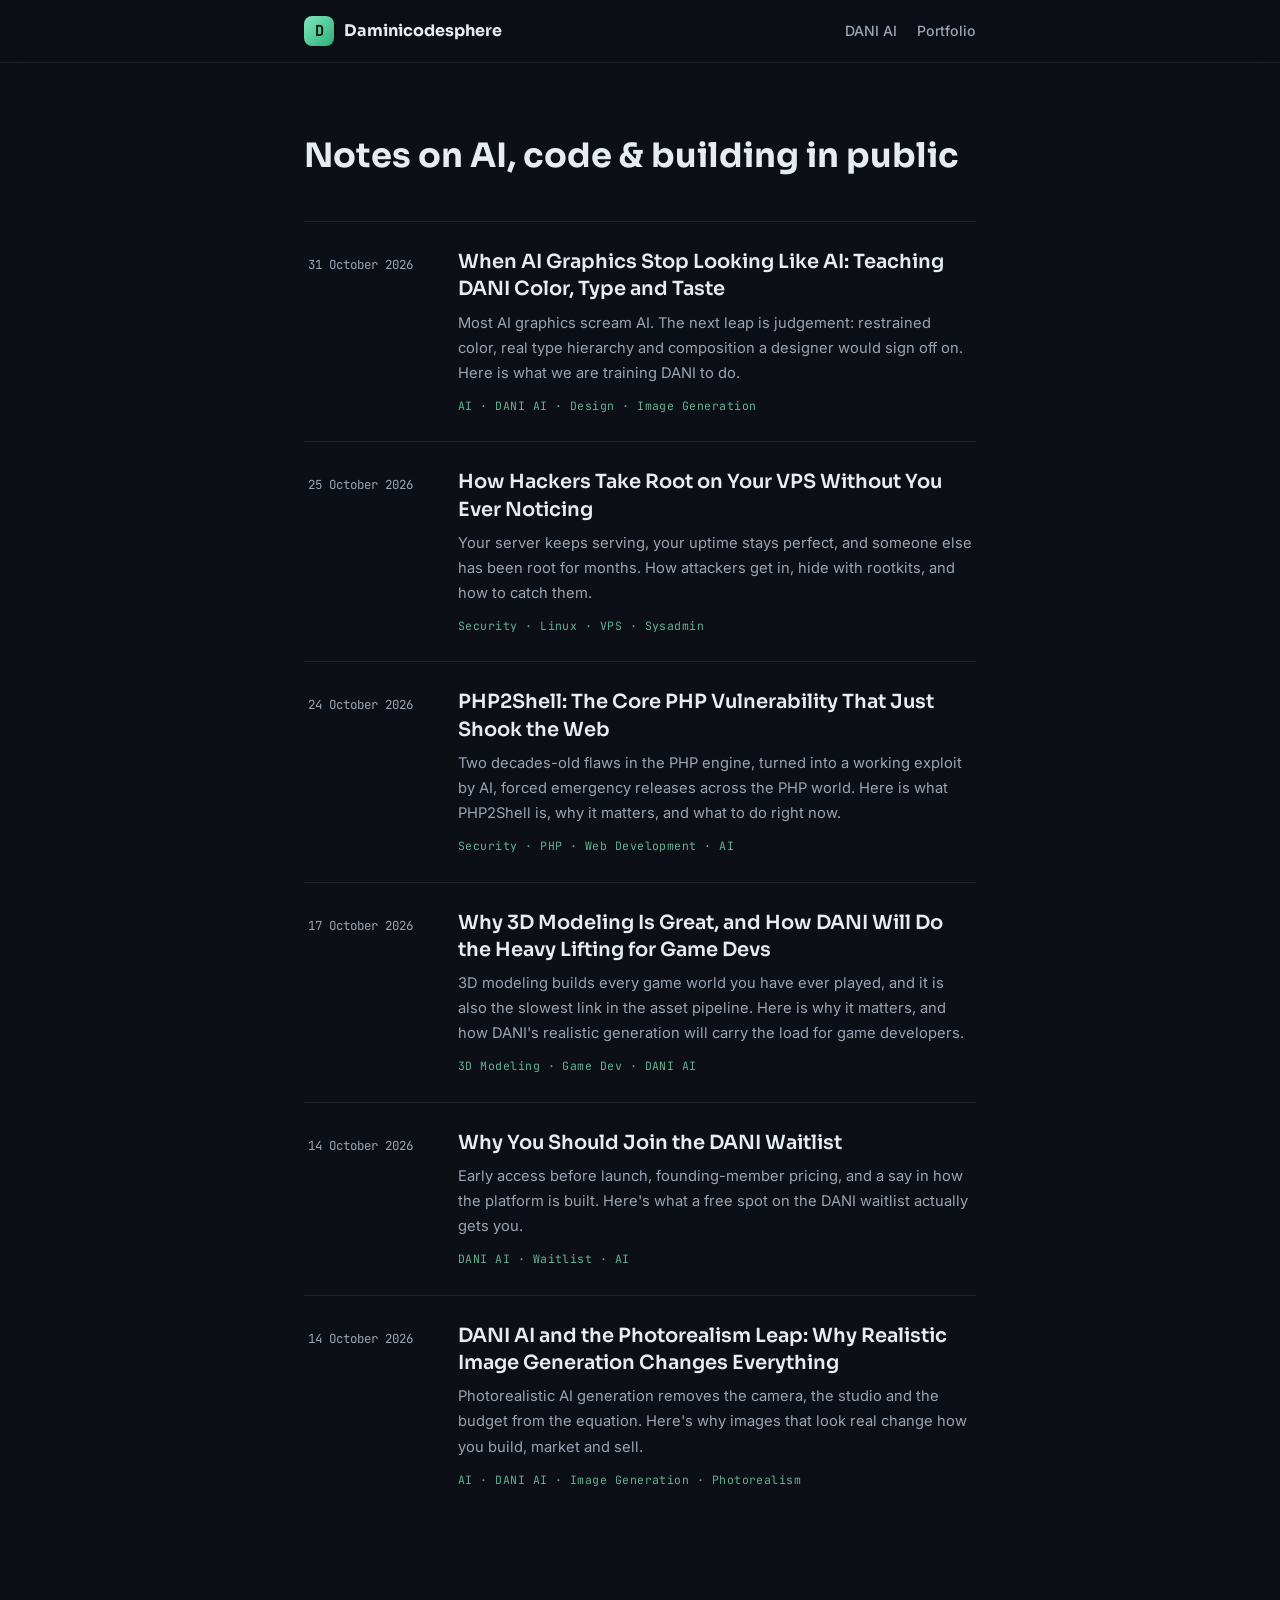
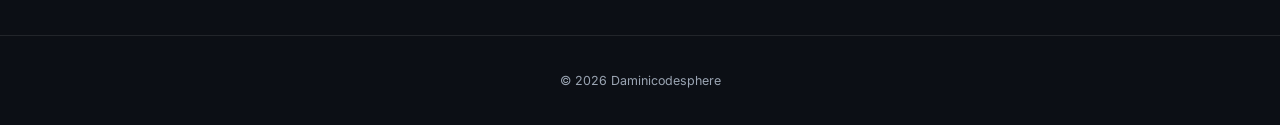
==== commit 524a0216: "Add human-like graphics post, sitemap, feed, robots and SEO head tags - new post: DANI color, type a" ====
--- a/index.html
+++ b/index.html
@@ -8,6 +8,19 @@
   <meta property="og:title" content="Daminicodesphere Blog" />
   <meta property="og:description" content="Notes on AI, code and building in public from Daminicodesphere." />
   <meta property="og:type" content="website" />
+  <meta property="og:site_name" content="Daminicodesphere Blog" />
+  <meta property="og:url" content="https://blog.daminicodesphere.org/" />
+  <meta property="og:image" content="https://blog.daminicodesphere.org/assets/img/blog-og.png" />
+  <meta property="og:image:width" content="1200" />
+  <meta property="og:image:height" content="630" />
+  <meta property="og:image:alt" content="Daminicodesphere Blog, notes on AI, code and building in public" />
+  <meta name="twitter:card" content="summary_large_image" />
+  <meta name="twitter:title" content="Daminicodesphere Blog" />
+  <meta name="twitter:description" content="Notes on AI, code and building in public from Daminicodesphere." />
+  <meta name="twitter:image" content="https://blog.daminicodesphere.org/assets/img/blog-og.png" />
+  <link rel="canonical" href="https://blog.daminicodesphere.org/" />
+  <link rel="sitemap" type="application/xml" title="Sitemap" href="https://blog.daminicodesphere.org/sitemap.xml" />
+  <link rel="alternate" type="application/rss+xml" title="Daminicodesphere Blog" href="https://blog.daminicodesphere.org/feed.xml" />
   <meta name="theme-color" content="#0C0F15" />
   <link rel="icon" href="data:image/svg+xml,%3Csvg xmlns='http://www.w3.org/2000/svg' viewBox='0 0 64 64'%3E%3Crect width='64' height='64' rx='14' fill='%230C0F15'/%3E%3Ctext x='32' y='42' font-size='30' font-family='monospace' font-weight='bold' text-anchor='middle' fill='%237EE7BB'%3ED%3C/text%3E%3C/svg%3E" />
   <link rel="preconnect" href="https://fonts.googleapis.com" />
